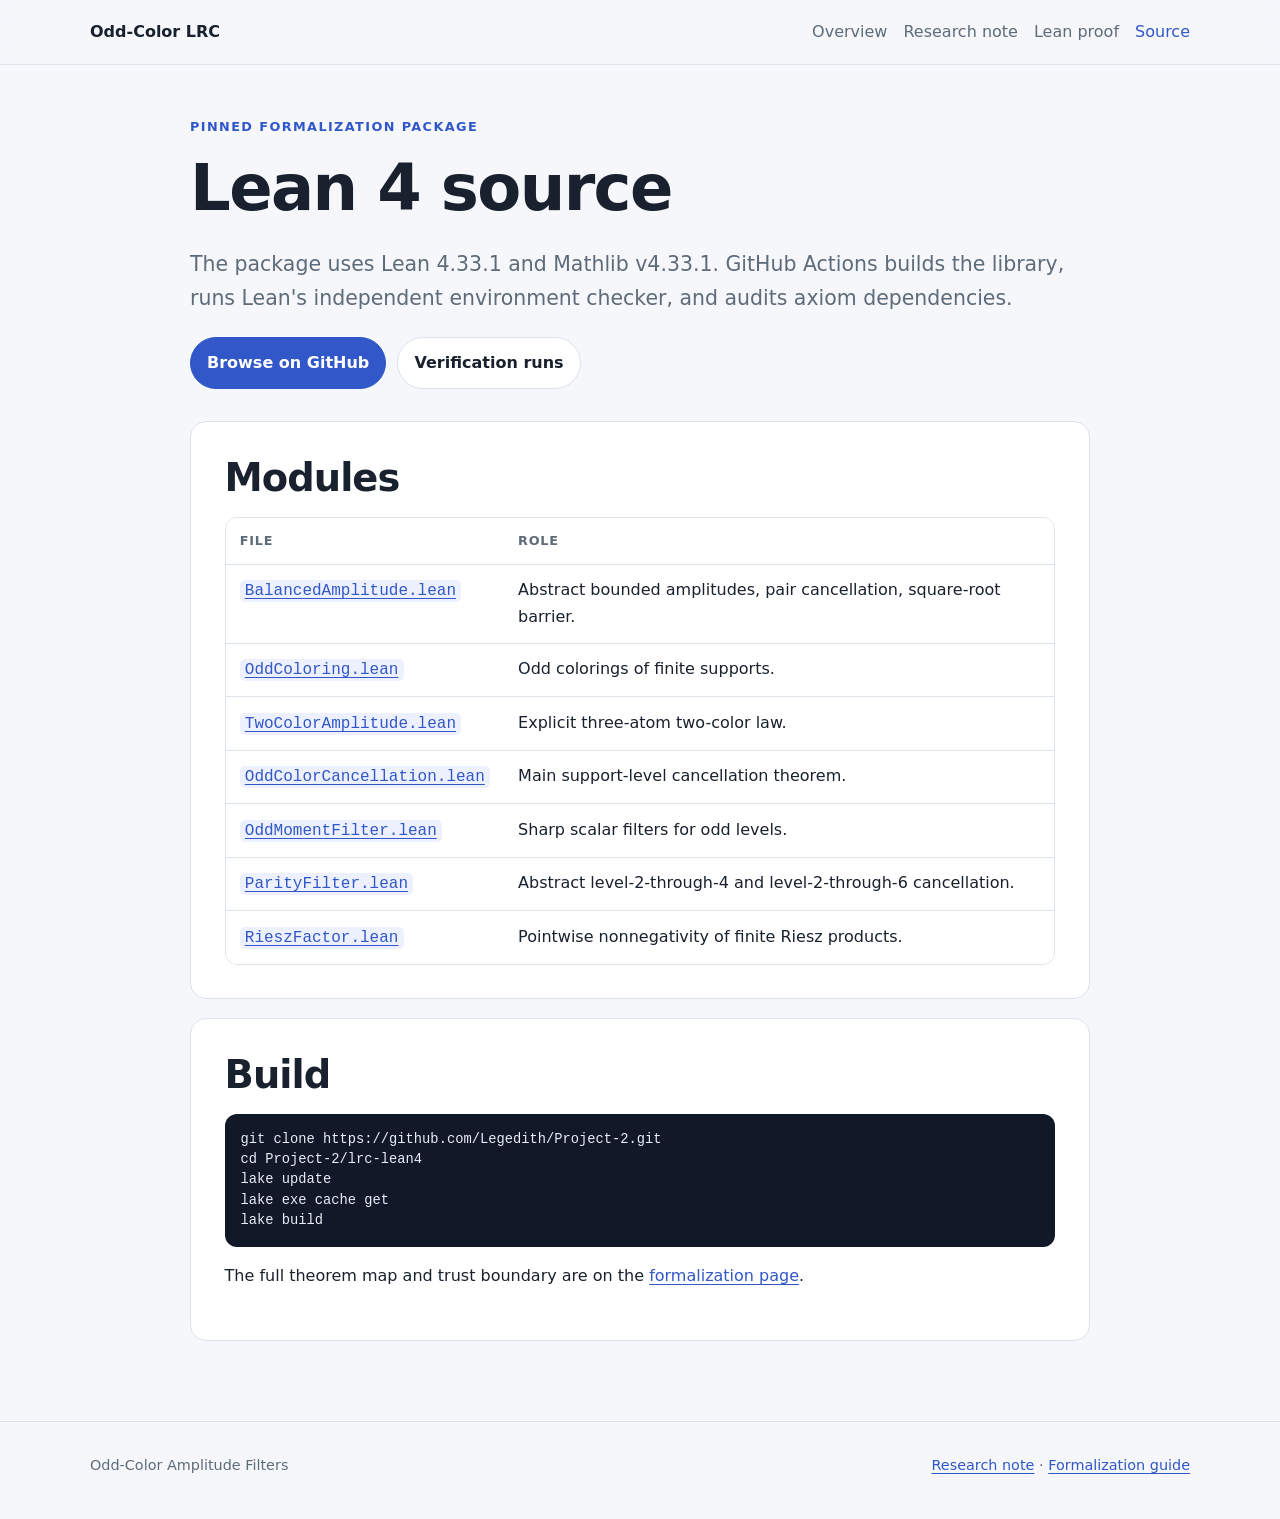
==== lrc-lean4/index.html @ 4a7099a9 "Add a GitHub Pages landing page for the Lean source package" ====
<!doctype html>
<html lang="en"><head><meta charset="utf-8"><meta name="viewport" content="width=device-width,initial-scale=1"><meta name="description" content="Lean 4 source index for the odd-color amplitude formalization."><title>Lean source — Odd-Color Amplitude Filters</title><link rel="stylesheet" href="../assets/site.css"></head>
<body><a class="skip" href="#main">Skip to content</a><header class="header"><nav class="nav"><a class="brand" href="../index.html">Odd-Color LRC</a><div class="links"><a href="../index.html">Overview</a><a href="../research.html">Research note</a><a href="../formalization.html">Lean proof</a><a aria-current="page" href="index.html">Source</a></div></nav></header>
<main id="main" class="paper"><header class="paper-head"><span class="eyebrow">Pinned formalization package</span><h1>Lean 4 source</h1><p class="lead">The package uses Lean 4.33.1 and Mathlib v4.33.1. GitHub Actions builds the library, runs Lean's independent environment checker, and audits axiom dependencies.</p><div class="actions"><a class="button primary" href="https://github.com/Legedith/Project-2/tree/master/lrc-lean4">Browse on GitHub</a><a class="button" href="https://github.com/Legedith/Project-2/actions/workflows/lrc-lean.yml">Verification runs</a></div></header>
<section class="paper-section"><h2>Modules</h2><div class="table"><table><thead><tr><th>File</th><th>Role</th></tr></thead><tbody><tr><td><a href="https://github.com/Legedith/Project-2/blob/master/lrc-lean4/LrcFormalization/BalancedAmplitude.lean"><code>BalancedAmplitude.lean</code></a></td><td>Abstract bounded amplitudes, pair cancellation, square-root barrier.</td></tr><tr><td><a href="https://github.com/Legedith/Project-2/blob/master/lrc-lean4/LrcFormalization/OddColoring.lean"><code>OddColoring.lean</code></a></td><td>Odd colorings of finite supports.</td></tr><tr><td><a href="https://github.com/Legedith/Project-2/blob/master/lrc-lean4/LrcFormalization/TwoColorAmplitude.lean"><code>TwoColorAmplitude.lean</code></a></td><td>Explicit three-atom two-color law.</td></tr><tr><td><a href="https://github.com/Legedith/Project-2/blob/master/lrc-lean4/LrcFormalization/OddColorCancellation.lean"><code>OddColorCancellation.lean</code></a></td><td>Main support-level cancellation theorem.</td></tr><tr><td><a href="https://github.com/Legedith/Project-2/blob/master/lrc-lean4/LrcFormalization/OddMomentFilter.lean"><code>OddMomentFilter.lean</code></a></td><td>Sharp scalar filters for odd levels.</td></tr><tr><td><a href="https://github.com/Legedith/Project-2/blob/master/lrc-lean4/LrcFormalization/ParityFilter.lean"><code>ParityFilter.lean</code></a></td><td>Abstract level-2-through-4 and level-2-through-6 cancellation.</td></tr><tr><td><a href="https://github.com/Legedith/Project-2/blob/master/lrc-lean4/LrcFormalization/RieszFactor.lean"><code>RieszFactor.lean</code></a></td><td>Pointwise nonnegativity of finite Riesz products.</td></tr></tbody></table></div></section>
<section class="paper-section"><h2>Build</h2><pre><code>git clone https://github.com/Legedith/Project-2.git
cd Project-2/lrc-lean4
lake update
lake exe cache get
lake build</code></pre><p>The full theorem map and trust boundary are on the <a href="../formalization.html">formalization page</a>.</p></section></main>
<footer class="footer"><div class="container"><span>Odd-Color Amplitude Filters</span><span><a href="../research.html">Research note</a> · <a href="../formalization.html">Formalization guide</a></span></div></footer></body></html>
---- assets/site.css ----
:root{--bg:#f5f7fb;--paper:#fff;--ink:#18212d;--muted:#5e6b79;--line:#dde3ea;--blue:#3157c8;--soft:#edf1ff;--green:#176b43;--greenbg:#eaf7f0;--amber:#825600;--amberbg:#fff5d8;--shadow:0 15px 40px rgba(24,33,45,.09);--r:16px;color-scheme:light dark}*{box-sizing:border-box}html{scroll-behavior:smooth}body{margin:0;background:var(--bg);color:var(--ink);font-family:Inter,ui-sans-serif,system-ui,-apple-system,"Segoe UI",sans-serif;line-height:1.66;text-rendering:optimizeLegibility}a{color:var(--blue);text-underline-offset:3px}.skip{position:absolute;left:-9999px}.skip:focus{left:1rem;top:1rem;background:var(--paper);padding:.7rem;z-index:99}.header{position:sticky;top:0;z-index:10;background:color-mix(in srgb,var(--bg) 90%,transparent);backdrop-filter:blur(14px);border-bottom:1px solid var(--line)}.nav,.container{width:min(1100px,calc(100% - 2rem));margin:auto}.nav{min-height:64px;display:flex;align-items:center;justify-content:space-between;gap:1rem}.brand{font-weight:780;color:var(--ink);text-decoration:none}.links{display:flex;gap:1rem;flex-wrap:wrap}.links a{color:var(--muted);text-decoration:none}.links a:hover,.links a[aria-current=page]{color:var(--blue)}.hero{padding:5rem 0 3.5rem}.hero-grid{display:grid;grid-template-columns:minmax(0,1.4fr) minmax(280px,.7fr);gap:2rem}.eyebrow{color:var(--blue);font-size:.8rem;font-weight:760;text-transform:uppercase;letter-spacing:.11em}h1,h2,h3{line-height:1.18;letter-spacing:-.025em}h1{font-size:clamp(2.45rem,6vw,4.8rem);max-width:18ch;margin:.7rem 0 1.1rem}h2{font-size:clamp(1.75rem,3vw,2.45rem);margin:0 0 1rem}h3{font-size:1.25rem;margin:1.5rem 0 .55rem}.lead{font-size:clamp(1.08rem,2vw,1.28rem);color:var(--muted);max-width:74ch}.actions{display:flex;gap:.7rem;flex-wrap:wrap;margin-top:1.4rem}.button{display:inline-flex;padding:.72rem 1rem;border:1px solid var(--line);border-radius:999px;background:var(--paper);color:var(--ink);text-decoration:none;font-weight:700}.button.primary{background:var(--blue);border-color:var(--blue);color:#fff}.card,.status,.paper-section,.theorem,.scope{background:var(--paper);border:1px solid var(--line);border-radius:var(--r)}.status{padding:1.2rem;box-shadow:var(--shadow)}.status h2{font-size:1rem}.row{display:flex;justify-content:space-between;gap:1rem;border-top:1px solid var(--line);padding:.62rem 0}.row:first-of-type{border-top:0}.row span:first-child{color:var(--muted)}.chip{font-size:.76rem;font-weight:750;border-radius:999px;padding:.25rem .58rem}.ok{color:var(--green);background:var(--greenbg)}.warn{color:var(--amber);background:var(--amberbg)}.section{padding:3.7rem 0}.alt{background:color-mix(in srgb,var(--soft) 35%,var(--bg));border-block:1px solid var(--line)}.intro{color:var(--muted);max-width:78ch}.grid{display:grid;grid-template-columns:repeat(3,minmax(0,1fr));gap:1rem;margin-top:1.4rem}.grid.two{grid-template-columns:repeat(2,minmax(0,1fr))}.card{padding:1.2rem}.card h3{margin-top:0}.metric{font-size:1.9rem;color:var(--blue);font-weight:800}.theorem{padding:1.35rem 1.5rem;margin:1.4rem 0;border-left:5px solid var(--blue)}.label{color:var(--blue);font-weight:780}.proof{border-left:3px solid var(--line);padding-left:1rem}.proof:before{content:"Proof. ";font-weight:780}.qed{float:right}.scope{padding:1.25rem}.scope.good{background:color-mix(in srgb,var(--greenbg) 60%,var(--paper))}.scope.caution{background:color-mix(in srgb,var(--amberbg) 60%,var(--paper))}.paper{width:min(900px,calc(100% - 2rem));margin:3rem auto 5rem}.paper-head{margin-bottom:2rem}.paper-head h1{font-size:clamp(2.3rem,5vw,4.2rem)}.meta{color:var(--muted)}.abstract{padding:1.35rem 1.5rem;background:var(--soft);border:1px solid var(--line);border-radius:var(--r)}.abstract h2{font-size:1rem;text-transform:uppercase;letter-spacing:.08em;color:var(--blue)}.paper-section{padding:clamp(1.25rem,3vw,2.1rem);margin:1.15rem 0}.equation{text-align:center;overflow-x:auto;padding:.55rem .2rem}pre{overflow:auto;background:#111827;color:#e8eef7;padding:1rem;border-radius:12px;line-height:1.48;font-size:.86rem}code{font-family:"SFMono-Regular",Consolas,monospace}:not(pre)>code{background:var(--soft);padding:.12rem .32rem;border-radius:5px}.table{overflow:auto;border:1px solid var(--line);border-radius:12px}table{width:100%;border-collapse:collapse;min-width:620px;background:var(--paper)}th,td{text-align:left;vertical-align:top;padding:.78rem .88rem;border-bottom:1px solid var(--line)}th{font-size:.8rem;text-transform:uppercase;letter-spacing:.06em;color:var(--muted)}tr:last-child td{border-bottom:0}.toc{columns:2}.refs li{margin-bottom:.8rem}.footer{border-top:1px solid var(--line);padding:2rem 0 3rem;color:var(--muted);font-size:.9rem}.footer .container{display:flex;justify-content:space-between;gap:1rem;flex-wrap:wrap}@media(max-width:820px){.hero-grid,.grid,.grid.two{grid-template-columns:1fr}.toc{columns:1}.nav{align-items:flex-start;padding:.8rem 0}}@media(max-width:560px){.nav{display:block}.links{margin-top:.5rem}.row{display:block}}@media(prefers-color-scheme:dark){:root{--bg:#0d1118;--paper:#141b24;--ink:#e8edf4;--muted:#a6b0bd;--line:#2a3440;--blue:#9db4ff;--soft:#18223c;--green:#82d8aa;--greenbg:#142a21;--amber:#f0c66f;--amberbg:#2b2414;--shadow:0 15px 40px rgba(0,0,0,.25)}.button.primary{color:#111827}}
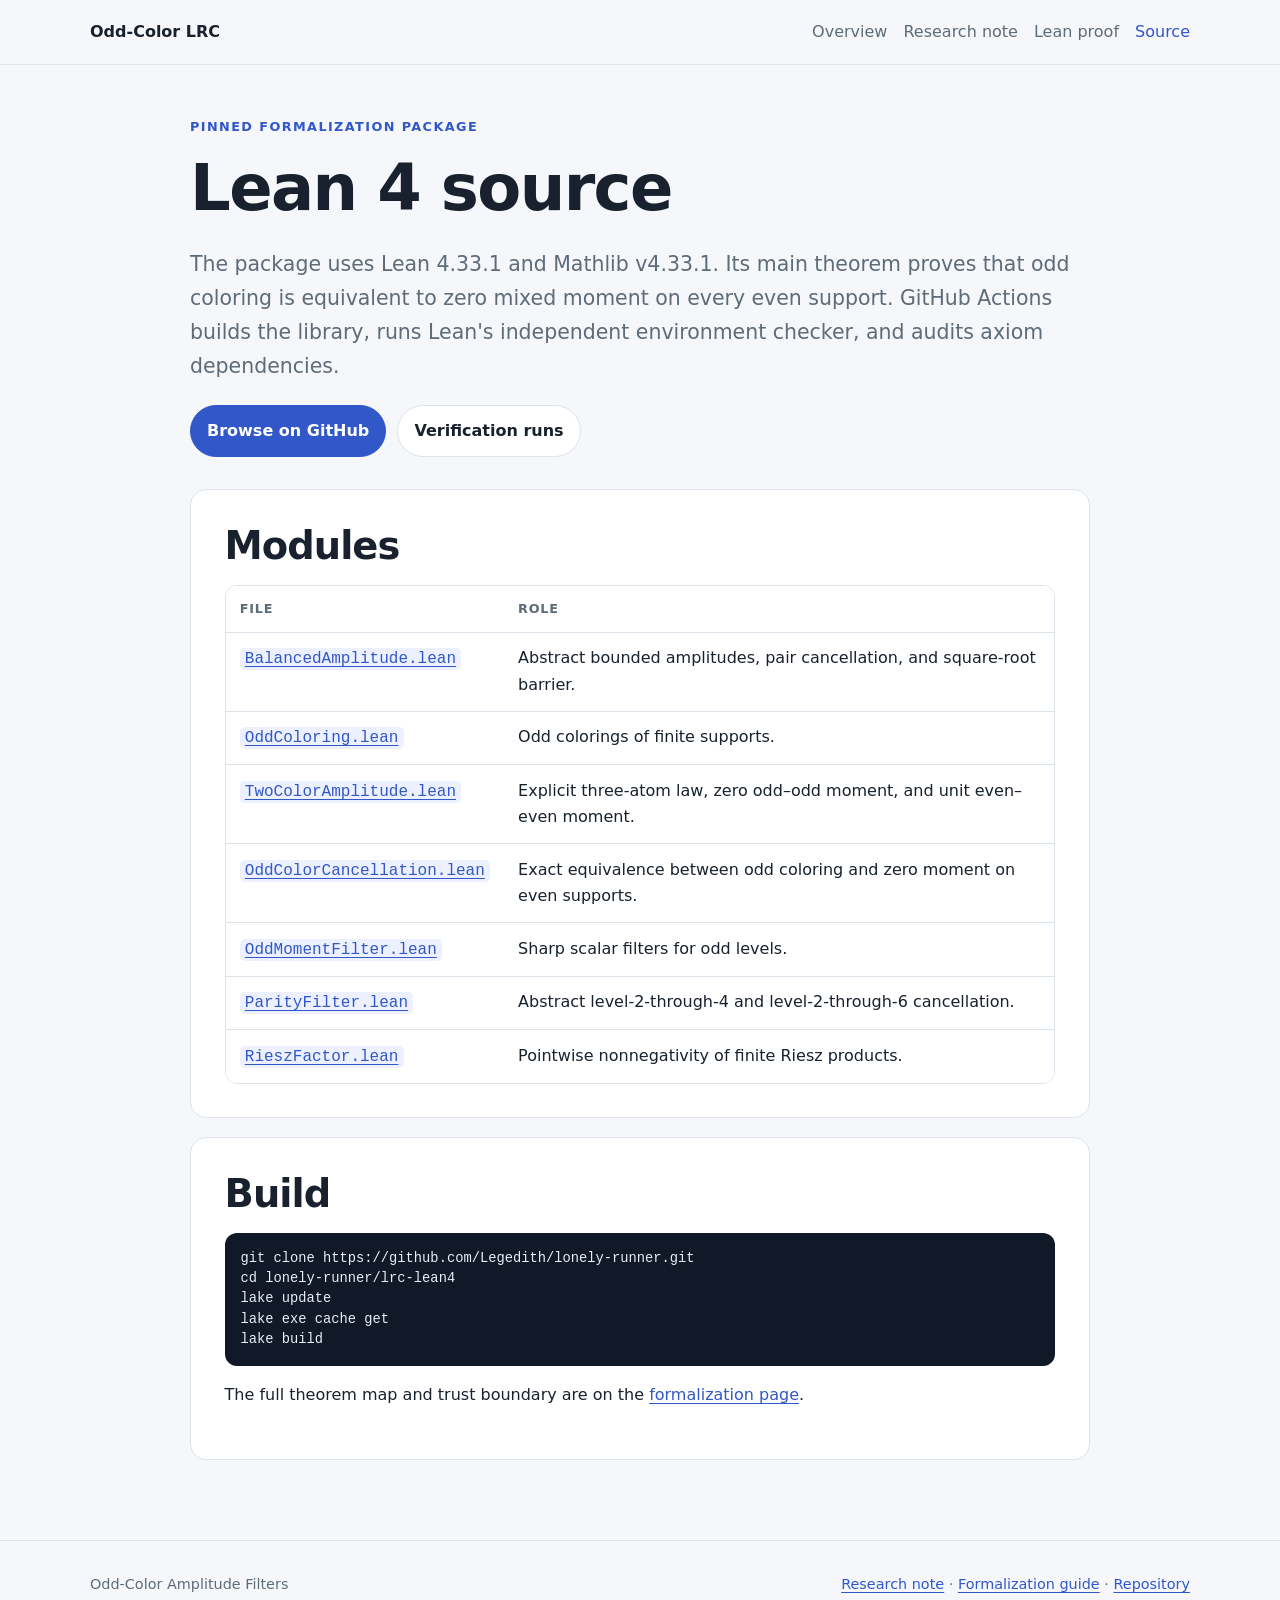
==== commit 4d10b599: "Update Lean source page for the renamed repository and exact theorem" ====
--- a/lrc-lean4/index.html
+++ b/lrc-lean4/index.html
@@ -1,11 +1,12 @@
 <!doctype html>
-<html lang="en"><head><meta charset="utf-8"><meta name="viewport" content="width=device-width,initial-scale=1"><meta name="description" content="Lean 4 source index for the odd-color amplitude formalization."><title>Lean source — Odd-Color Amplitude Filters</title><link rel="stylesheet" href="../assets/site.css"></head>
+<html lang="en">
+<head><meta charset="utf-8"><meta name="viewport" content="width=device-width,initial-scale=1"><meta name="description" content="Lean 4 source index for the exact odd-color amplitude cancellation interface."><title>Lean source — Odd-Color Amplitude Filters</title><link rel="stylesheet" href="../assets/site.css"></head>
 <body><a class="skip" href="#main">Skip to content</a><header class="header"><nav class="nav"><a class="brand" href="../index.html">Odd-Color LRC</a><div class="links"><a href="../index.html">Overview</a><a href="../research.html">Research note</a><a href="../formalization.html">Lean proof</a><a aria-current="page" href="index.html">Source</a></div></nav></header>
-<main id="main" class="paper"><header class="paper-head"><span class="eyebrow">Pinned formalization package</span><h1>Lean 4 source</h1><p class="lead">The package uses Lean 4.33.1 and Mathlib v4.33.1. GitHub Actions builds the library, runs Lean's independent environment checker, and audits axiom dependencies.</p><div class="actions"><a class="button primary" href="https://github.com/Legedith/Project-2/tree/master/lrc-lean4">Browse on GitHub</a><a class="button" href="https://github.com/Legedith/Project-2/actions/workflows/lrc-lean.yml">Verification runs</a></div></header>
-<section class="paper-section"><h2>Modules</h2><div class="table"><table><thead><tr><th>File</th><th>Role</th></tr></thead><tbody><tr><td><a href="https://github.com/Legedith/Project-2/blob/master/lrc-lean4/LrcFormalization/BalancedAmplitude.lean"><code>BalancedAmplitude.lean</code></a></td><td>Abstract bounded amplitudes, pair cancellation, square-root barrier.</td></tr><tr><td><a href="https://github.com/Legedith/Project-2/blob/master/lrc-lean4/LrcFormalization/OddColoring.lean"><code>OddColoring.lean</code></a></td><td>Odd colorings of finite supports.</td></tr><tr><td><a href="https://github.com/Legedith/Project-2/blob/master/lrc-lean4/LrcFormalization/TwoColorAmplitude.lean"><code>TwoColorAmplitude.lean</code></a></td><td>Explicit three-atom two-color law.</td></tr><tr><td><a href="https://github.com/Legedith/Project-2/blob/master/lrc-lean4/LrcFormalization/OddColorCancellation.lean"><code>OddColorCancellation.lean</code></a></td><td>Main support-level cancellation theorem.</td></tr><tr><td><a href="https://github.com/Legedith/Project-2/blob/master/lrc-lean4/LrcFormalization/OddMomentFilter.lean"><code>OddMomentFilter.lean</code></a></td><td>Sharp scalar filters for odd levels.</td></tr><tr><td><a href="https://github.com/Legedith/Project-2/blob/master/lrc-lean4/LrcFormalization/ParityFilter.lean"><code>ParityFilter.lean</code></a></td><td>Abstract level-2-through-4 and level-2-through-6 cancellation.</td></tr><tr><td><a href="https://github.com/Legedith/Project-2/blob/master/lrc-lean4/LrcFormalization/RieszFactor.lean"><code>RieszFactor.lean</code></a></td><td>Pointwise nonnegativity of finite Riesz products.</td></tr></tbody></table></div></section>
-<section class="paper-section"><h2>Build</h2><pre><code>git clone https://github.com/Legedith/Project-2.git
-cd Project-2/lrc-lean4
+<main id="main" class="paper"><header class="paper-head"><span class="eyebrow">Pinned formalization package</span><h1>Lean 4 source</h1><p class="lead">The package uses Lean 4.33.1 and Mathlib v4.33.1. Its main theorem proves that odd coloring is equivalent to zero mixed moment on every even support. GitHub Actions builds the library, runs Lean's independent environment checker, and audits axiom dependencies.</p><div class="actions"><a class="button primary" href="https://github.com/Legedith/lonely-runner/tree/master/lrc-lean4">Browse on GitHub</a><a class="button" href="https://github.com/Legedith/lonely-runner/actions/workflows/lrc-lean.yml">Verification runs</a></div></header>
+<section class="paper-section"><h2>Modules</h2><div class="table"><table><thead><tr><th>File</th><th>Role</th></tr></thead><tbody><tr><td><a href="https://github.com/Legedith/lonely-runner/blob/master/lrc-lean4/LrcFormalization/BalancedAmplitude.lean"><code>BalancedAmplitude.lean</code></a></td><td>Abstract bounded amplitudes, pair cancellation, and square-root barrier.</td></tr><tr><td><a href="https://github.com/Legedith/lonely-runner/blob/master/lrc-lean4/LrcFormalization/OddColoring.lean"><code>OddColoring.lean</code></a></td><td>Odd colorings of finite supports.</td></tr><tr><td><a href="https://github.com/Legedith/lonely-runner/blob/master/lrc-lean4/LrcFormalization/TwoColorAmplitude.lean"><code>TwoColorAmplitude.lean</code></a></td><td>Explicit three-atom law, zero odd–odd moment, and unit even–even moment.</td></tr><tr><td><a href="https://github.com/Legedith/lonely-runner/blob/master/lrc-lean4/LrcFormalization/OddColorCancellation.lean"><code>OddColorCancellation.lean</code></a></td><td>Exact equivalence between odd coloring and zero moment on even supports.</td></tr><tr><td><a href="https://github.com/Legedith/lonely-runner/blob/master/lrc-lean4/LrcFormalization/OddMomentFilter.lean"><code>OddMomentFilter.lean</code></a></td><td>Sharp scalar filters for odd levels.</td></tr><tr><td><a href="https://github.com/Legedith/lonely-runner/blob/master/lrc-lean4/LrcFormalization/ParityFilter.lean"><code>ParityFilter.lean</code></a></td><td>Abstract level-2-through-4 and level-2-through-6 cancellation.</td></tr><tr><td><a href="https://github.com/Legedith/lonely-runner/blob/master/lrc-lean4/LrcFormalization/RieszFactor.lean"><code>RieszFactor.lean</code></a></td><td>Pointwise nonnegativity of finite Riesz products.</td></tr></tbody></table></div></section>
+<section class="paper-section"><h2>Build</h2><pre><code>git clone https://github.com/Legedith/lonely-runner.git
+cd lonely-runner/lrc-lean4
 lake update
 lake exe cache get
 lake build</code></pre><p>The full theorem map and trust boundary are on the <a href="../formalization.html">formalization page</a>.</p></section></main>
-<footer class="footer"><div class="container"><span>Odd-Color Amplitude Filters</span><span><a href="../research.html">Research note</a> · <a href="../formalization.html">Formalization guide</a></span></div></footer></body></html>+<footer class="footer"><div class="container"><span>Odd-Color Amplitude Filters</span><span><a href="../research.html">Research note</a> · <a href="../formalization.html">Formalization guide</a> · <a href="https://github.com/Legedith/lonely-runner">Repository</a></span></div></footer></body></html>
